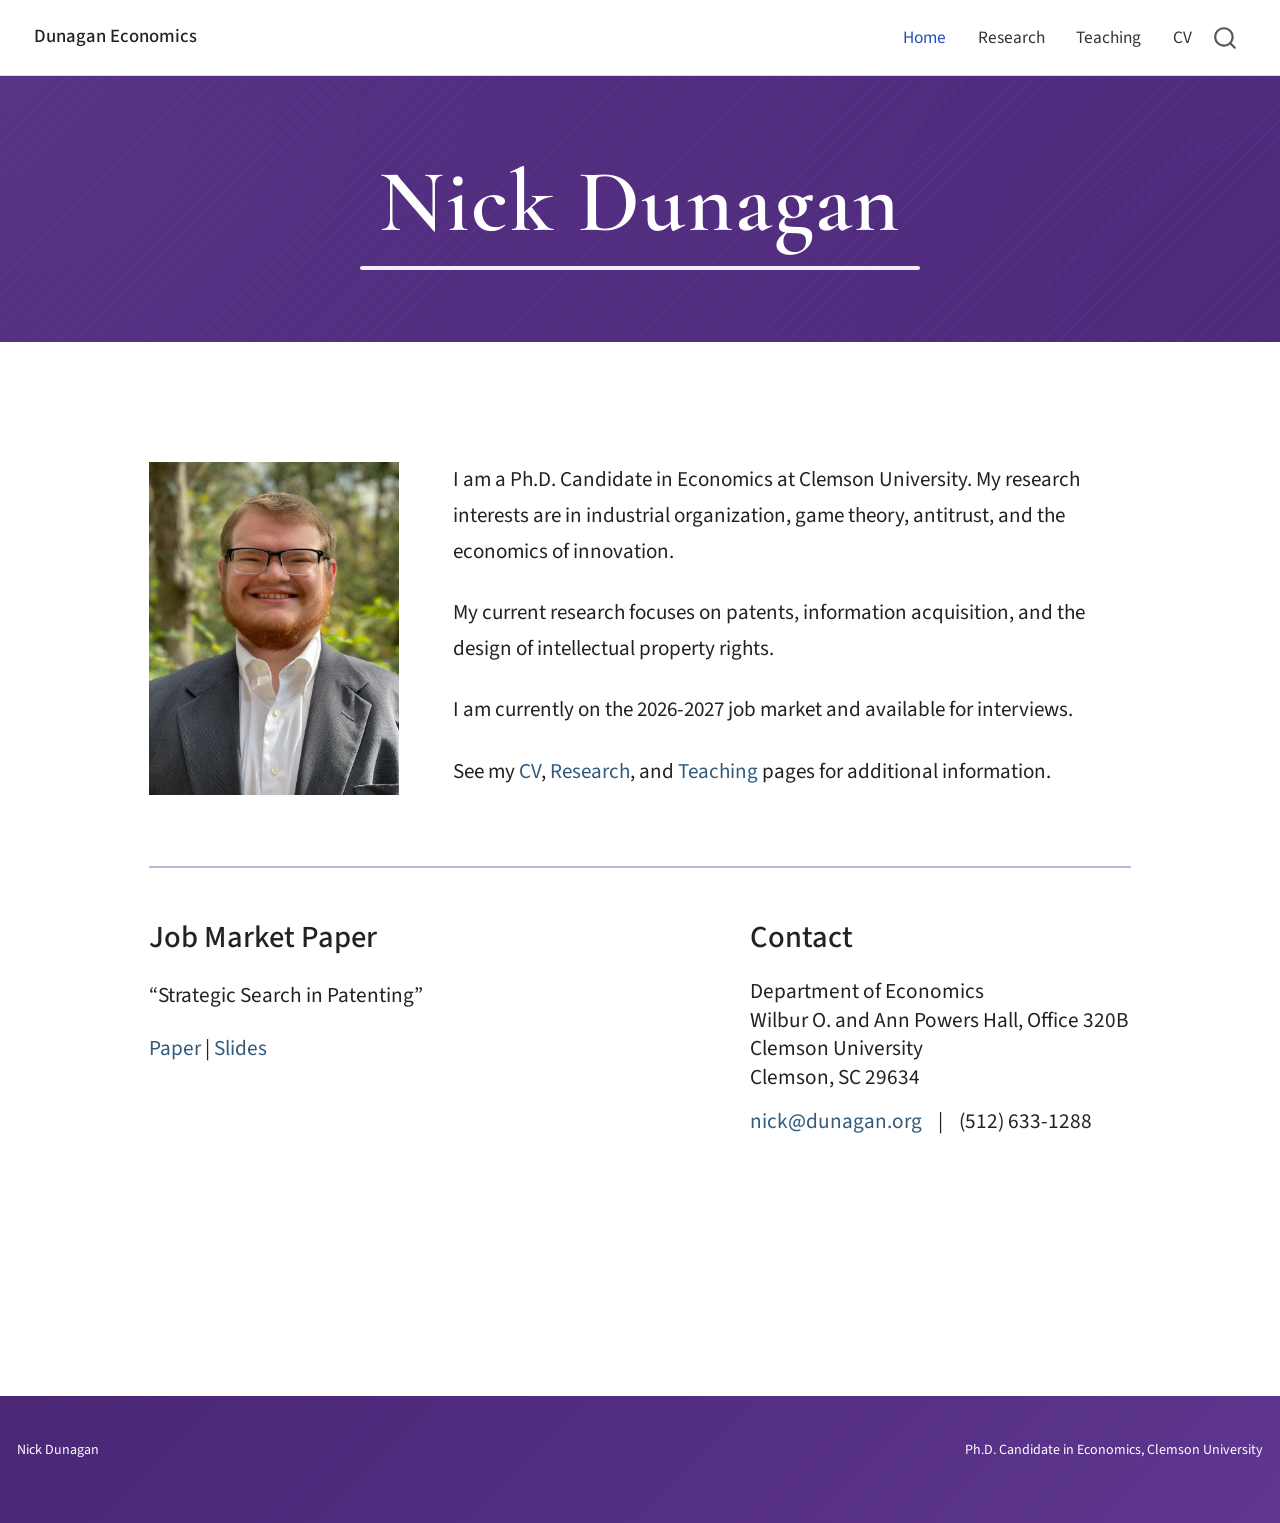
==== index.html @ 4c35e2b5 "Built site for gh-pages" ====
<!DOCTYPE html>
<html xmlns="http://www.w3.org/1999/xhtml" lang="en" xml:lang="en"><head>

<meta charset="utf-8">
<meta name="generator" content="quarto-1.10.18">

<meta name="viewport" content="width=device-width, initial-scale=1.0, user-scalable=yes">


<title>Nick Dunagan – Dunagan Economics</title>
<style>
/* Default styles provided by pandoc.
** See https://pandoc.org/MANUAL.html#variables-for-html for config info.
*/
span.smallcaps{font-variant: small-caps;}
div.columns{display: flex; gap: 1.5em;}
div.column{flex: auto;}
@media screen {
div.columns{gap: min(4vw, 1.5em);}
div.column{overflow-x: auto;}
}
div.hanging-indent{margin-left: 1.5em; text-indent: -1.5em;}
ul.task-list{list-style: none;}
ul.task-list li input[type="checkbox"] {
  width: 0.8em;
  margin: 0 0.8em 0.2em -1em; /* quarto-specific, see https://github.com/quarto-dev/quarto-cli/issues/4556 */ 
  vertical-align: middle;
}
</style>


<script src="site_libs/quarto-nav/quarto-nav.js"></script>
<script src="site_libs/quarto-nav/headroom.min.js"></script>
<script src="site_libs/clipboard/clipboard.min.js"></script>
<script src="site_libs/quarto-search/autocomplete.umd.js"></script>
<script src="site_libs/quarto-search/fuse.min.js"></script>
<script src="site_libs/quarto-search/quarto-search.js"></script>
<meta name="quarto:offset" content="./">
<script src="site_libs/quarto-html/quarto.js" type="module"></script>
<script src="site_libs/quarto-html/tabsets/tabsets.js" type="module"></script>
<script src="site_libs/quarto-html/popper.min.js"></script>
<script src="site_libs/quarto-html/tippy.umd.min.js"></script>
<script src="site_libs/quarto-html/anchor.min.js"></script>
<link href="site_libs/quarto-html/tippy.css" rel="stylesheet">
<link href="site_libs/quarto-html/quarto-syntax-highlighting-64a204ab8560d761af7679ceaba22944.css" rel="stylesheet" id="quarto-text-highlighting-styles">
<script src="site_libs/bootstrap/bootstrap.min.js"></script>
<link href="site_libs/bootstrap/bootstrap-icons.css" rel="stylesheet">
<link href="site_libs/bootstrap/bootstrap-172ba59bd5e0b52282274ba0c0cc16fc.min.css" rel="stylesheet" append-hash="true" id="quarto-bootstrap" data-mode="light">
<script id="quarto-search-options" type="application/json">{
  "location": "navbar",
  "copy-button": false,
  "collapse-after": 3,
  "panel-placement": "end",
  "type": "overlay",
  "limit": 50,
  "keyboard-shortcut": [
    "f",
    "/",
    "s"
  ],
  "show-item-context": false,
  "language": {
    "search-no-results-text": "No results",
    "search-matching-documents-text": "matching documents",
    "search-copy-link-title": "Copy link to search",
    "search-hide-matches-text": "Hide additional matches",
    "search-more-match-text": "more match in this document",
    "search-more-matches-text": "more matches in this document",
    "search-clear-button-title": "Clear",
    "search-text-placeholder": "",
    "search-detached-cancel-button-title": "Cancel",
    "search-submit-button-title": "Submit",
    "search-label": "Search"
  }
}</script>
<style>

      .quarto-title-block .quarto-title-banner h1,
      .quarto-title-block .quarto-title-banner h2,
      .quarto-title-block .quarto-title-banner h3,
      .quarto-title-block .quarto-title-banner h4,
      .quarto-title-block .quarto-title-banner h5,
      .quarto-title-block .quarto-title-banner h6
      {
        color: #FFFFFF;
      }

      .quarto-title-block .quarto-title-banner {
        color: #FFFFFF;
background: #522D80;
      }
</style>


<link rel="stylesheet" href="styles.css">
</head>

<body class="nav-fixed quarto-light">

<div id="quarto-search-results"></div>
  <header id="quarto-header" class="headroom fixed-top quarto-banner">
    <nav class="navbar navbar-expand-lg " data-bs-theme="dark">
      <div class="navbar-container container-fluid">
      <div class="navbar-brand-container mx-auto">
    <a class="navbar-brand" href="./index.html">
    <span class="navbar-title">Dunagan Economics</span>
    </a>
  </div>
            <div id="quarto-search" class="" title="Search"></div>
          <button class="navbar-toggler" type="button" data-bs-toggle="collapse" data-bs-target="#navbarCollapse" aria-controls="navbarCollapse" role="menu" aria-expanded="false" aria-label="Toggle navigation" onclick="if (window.quartoToggleHeadroom) { window.quartoToggleHeadroom(); }">
  <span class="navbar-toggler-icon"></span>
</button>
          <div class="collapse navbar-collapse" id="navbarCollapse">
            <ul class="navbar-nav navbar-nav-scroll ms-auto">
  <li class="nav-item">
    <a class="nav-link active" href="./index.html" aria-current="page"> 
<span class="menu-text">Home</span></a>
  </li>  
  <li class="nav-item">
    <a class="nav-link" href="./research.html"> 
<span class="menu-text">Research</span></a>
  </li>  
  <li class="nav-item">
    <a class="nav-link" href="./teaching.html"> 
<span class="menu-text">Teaching</span></a>
  </li>  
  <li class="nav-item">
    <a class="nav-link" href="./files/Dunagan_CV.pdf"> 
<span class="menu-text">CV</span></a>
  </li>  
</ul>
          </div> <!-- /navcollapse -->
            <div class="quarto-navbar-tools">
</div>
      </div> <!-- /container-fluid -->
    </nav>
</header>
<!-- content -->
<header id="title-block-header" class="quarto-title-block default page-columns page-full">
  <div class="quarto-title-banner page-columns page-full">
    <div class="quarto-title column-page">
      <h1 class="title">Nick Dunagan</h1>
                      </div>
  </div>
    
  
  <div class="quarto-title-meta column-page">

      
    
      
    </div>
    
  
  </header><div id="quarto-content" class="quarto-container page-columns page-rows-contents page-layout-full page-navbar">
<!-- sidebar -->
<!-- margin-sidebar -->
    
<!-- main -->
<main class="content quarto-banner-title-block column-page" id="quarto-document-content">





<div class="homepage">
<div class="profile-grid">
<div class="profile-photo">
<p><img src="images/headshot.jpg" class="headshot img-fluid"></p>
</div>
<div class="profile-text">
<p>I am a Ph.D.&nbsp;Candidate in Economics at Clemson University. My research interests are in industrial organization, game theory, antitrust, and the economics of innovation.</p>
<p>My current research focuses on patents, information acquisition, and the design of intellectual property rights.</p>
<p>I am currently on the 2026-2027 job market and available for interviews.</p>
<p>See my <a href="files/Dunagan_CV.pdf">CV</a>, <a href="./research.html">Research</a>, and <a href="./teaching.html">Teaching</a> pages for additional information.</p>
</div>
</div>
<div class="bottom-grid">
<section id="job-market-paper" class="level2 bottom-column">
<h2 class="anchored" data-anchor-id="job-market-paper">Job Market Paper</h2>
<p>“Strategic Search in Patenting”</p>
<p><a href="files/Dunagan_JMP.pdf">Paper</a> | <a href="files/Dunagan_JMP_Slides.pdf">Slides</a></p>
</section>
<section id="contact" class="level2 bottom-column">
<h2 class="anchored" data-anchor-id="contact">Contact</h2>
<div class="contact-address">
<p>Department of Economics<br> Wilbur O. and Ann Powers Hall, Office 320B<br> Clemson University<br> Clemson, SC 29634</p>
</div>
<div class="contact-links">
<p><a href="mailto:nick@dunagan.org">nick@dunagan.org</a> &nbsp;&nbsp; | &nbsp;&nbsp; (512) 633-1288</p>
</div>
</section>
</div>
</div>



</main> <!-- /main -->
<script id="quarto-html-after-body" type="application/javascript">
  window.document.addEventListener("DOMContentLoaded", function (event) {
    const icon = "";
    const anchorJS = new window.AnchorJS();
    anchorJS.options = {
      placement: 'right',
      icon: icon
    };
    anchorJS.add('.anchored');
    const isCodeAnnotation = (el) => {
      for (const clz of el.classList) {
        if (clz.startsWith('code-annotation-')) {                     
          return true;
        }
      }
      return false;
    }
    const onCopySuccess = function(e) {
      // button target
      const button = e.trigger;
      // don't keep focus
      button.blur();
      // flash "checked"
      button.classList.add('code-copy-button-checked');
      var currentTitle = button.getAttribute("title");
      button.setAttribute("title", "Copied!");
      let tooltip;
      if (window.bootstrap) {
        button.setAttribute("data-bs-toggle", "tooltip");
        button.setAttribute("data-bs-placement", "left");
        button.setAttribute("data-bs-title", "Copied!");
        tooltip = new bootstrap.Tooltip(button, 
          { trigger: "manual", 
            customClass: "code-copy-button-tooltip",
            offset: [0, -8]});
        tooltip.show();    
      }
      setTimeout(function() {
        if (tooltip) {
          tooltip.hide();
          button.removeAttribute("data-bs-title");
          button.removeAttribute("data-bs-toggle");
          button.removeAttribute("data-bs-placement");
        }
        button.setAttribute("title", currentTitle);
        button.classList.remove('code-copy-button-checked');
      }, 1000);
      // clear code selection
      e.clearSelection();
    }
    const getTextToCopy = function(trigger) {
      const outerScaffold = trigger.parentElement.cloneNode(true);
      const codeEl = outerScaffold.querySelector('code');
      for (const childEl of codeEl.children) {
        if (isCodeAnnotation(childEl)) {
          childEl.remove();
        }
      }
      return codeEl.innerText;
    }
    const clipboard = new window.ClipboardJS('.code-copy-button:not([data-in-quarto-modal])', {
      text: getTextToCopy
    });
    clipboard.on('success', onCopySuccess);
    if (window.document.getElementById('quarto-embedded-source-code-modal')) {
      const clipboardModal = new window.ClipboardJS('.code-copy-button[data-in-quarto-modal]', {
        text: getTextToCopy,
        container: window.document.getElementById('quarto-embedded-source-code-modal')
      });
      clipboardModal.on('success', onCopySuccess);
    }
      var localhostRegex = new RegExp(/^(?:http|https):\/\/localhost\:?[0-9]*\//);
      var mailtoRegex = new RegExp(/^mailto:/);
        var filterRegex = new RegExp("https:\/\/nick\.dunagan\.org");
      var isInternal = (href) => {
          return filterRegex.test(href) || localhostRegex.test(href) || mailtoRegex.test(href);
      }
      // Inspect non-navigation links and adorn them if external
     var links = window.document.querySelectorAll('a[href]:not(.nav-link):not(.navbar-brand):not(.toc-action):not(.sidebar-link):not(.sidebar-item-toggle):not(.pagination-link):not(.no-external):not([aria-hidden]):not(.dropdown-item):not(.quarto-navigation-tool):not(.about-link)');
      for (var i=0; i<links.length; i++) {
        const link = links[i];
        if (!isInternal(link.href)) {
          // undo the damage that might have been done by quarto-nav.js in the case of
          // links that we want to consider external
          if (link.dataset.originalHref !== undefined) {
            link.href = link.dataset.originalHref;
          }
            // target, if specified
            link.setAttribute("target", "_blank");
            if (link.getAttribute("rel") === null) {
              link.setAttribute("rel", "noopener");
            }
        }
      }
    function tippyHover(el, contentFn, onTriggerFn, onUntriggerFn) {
      const config = {
        allowHTML: true,
        maxWidth: 500,
        delay: 100,
        arrow: false,
        appendTo: function(el) {
            return el.parentElement;
        },
        interactive: true,
        interactiveBorder: 10,
        theme: 'quarto',
        placement: 'bottom-start',
      };
      if (contentFn) {
        config.content = contentFn;
      }
      if (onTriggerFn) {
        config.onTrigger = onTriggerFn;
      }
      if (onUntriggerFn) {
        config.onUntrigger = onUntriggerFn;
      }
      window.tippy(el, config); 
    }
    const noterefs = window.document.querySelectorAll('a[role="doc-noteref"]');
    for (var i=0; i<noterefs.length; i++) {
      const ref = noterefs[i];
      tippyHover(ref, function() {
        // use id or data attribute instead here
        let href = ref.getAttribute('data-footnote-href') || ref.getAttribute('href');
        try { href = new URL(href).hash; } catch {}
        const id = href.replace(/^#\/?/, "");
        const note = window.document.getElementById(id);
        if (note) {
          return note.innerHTML;
        } else {
          return "";
        }
      });
    }
    const xrefs = window.document.querySelectorAll('a.quarto-xref');
    const processXRef = (id, note) => {
      // Strip column container classes
      const stripColumnClz = (el) => {
        el.classList.remove("page-full", "page-columns");
        if (el.children) {
          for (const child of el.children) {
            stripColumnClz(child);
          }
        }
      }
      stripColumnClz(note)
      if (id === null || id.startsWith('sec-')) {
        // Special case sections, only their first couple elements
        const container = document.createElement("div");
        if (note.children && note.children.length > 2) {
          container.appendChild(note.children[0].cloneNode(true));
          for (let i = 1; i < note.children.length; i++) {
            const child = note.children[i];
            if (child.tagName === "P" && child.innerText === "") {
              continue;
            } else {
              container.appendChild(child.cloneNode(true));
              break;
            }
          }
          if (window.Quarto?.typesetMath) {
            window.Quarto.typesetMath(container);
          }
          return container.innerHTML
        } else {
          if (window.Quarto?.typesetMath) {
            window.Quarto.typesetMath(note);
          }
          return note.innerHTML;
        }
      } else {
        // Remove any anchor links if they are present
        const anchorLink = note.querySelector('a.anchorjs-link');
        if (anchorLink) {
          anchorLink.remove();
        }
        if (window.Quarto?.typesetMath) {
          window.Quarto.typesetMath(note);
        }
        if (note.classList.contains("callout")) {
          return note.outerHTML;
        } else {
          return note.innerHTML;
        }
      }
    }
    for (var i=0; i<xrefs.length; i++) {
      const xref = xrefs[i];
      tippyHover(xref, undefined, function(instance) {
        instance.disable();
        let url = xref.getAttribute('href');
        let hash = undefined; 
        if (url.startsWith('#')) {
          hash = url;
        } else {
          try { hash = new URL(url).hash; } catch {}
        }
        if (hash) {
          const id = hash.replace(/^#\/?/, "");
          const note = window.document.getElementById(id);
          if (note !== null) {
            try {
              const html = processXRef(id, note.cloneNode(true));
              instance.setContent(html);
            } finally {
              instance.enable();
              instance.show();
            }
          } else {
            // See if we can fetch this
            fetch(url.split('#')[0])
            .then(res => res.text())
            .then(html => {
              const parser = new DOMParser();
              const htmlDoc = parser.parseFromString(html, "text/html");
              const note = htmlDoc.getElementById(id);
              if (note !== null) {
                const html = processXRef(id, note);
                instance.setContent(html);
              } 
            }).finally(() => {
              instance.enable();
              instance.show();
            });
          }
        } else {
          // See if we can fetch a full url (with no hash to target)
          // This is a special case and we should probably do some content thinning / targeting
          fetch(url)
          .then(res => res.text())
          .then(html => {
            const parser = new DOMParser();
            const htmlDoc = parser.parseFromString(html, "text/html");
            const note = htmlDoc.querySelector('main.content');
            if (note !== null) {
              // This should only happen for chapter cross references
              // (since there is no id in the URL)
              // remove the first header
              if (note.children.length > 0 && note.children[0].tagName === "HEADER") {
                note.children[0].remove();
              }
              const html = processXRef(null, note);
              instance.setContent(html);
            } 
          }).finally(() => {
            instance.enable();
            instance.show();
          });
        }
      }, function(instance) {
      });
    }
        let selectedAnnoteEl;
        const selectorForAnnotation = ( cell, annotation) => {
          let cellAttr = 'data-code-cell="' + cell + '"';
          let lineAttr = 'data-code-annotation="' +  annotation + '"';
          const selector = 'span[' + cellAttr + '][' + lineAttr + ']';
          return selector;
        }
        const selectCodeLines = (annoteEl) => {
          const doc = window.document;
          const targetCell = annoteEl.getAttribute("data-target-cell");
          const targetAnnotation = annoteEl.getAttribute("data-target-annotation");
          const annoteSpan = window.document.querySelector(selectorForAnnotation(targetCell, targetAnnotation));
          const lines = annoteSpan.getAttribute("data-code-lines").split(",");
          const lineIds = lines.map((line) => {
            return targetCell + "-" + line;
          })
          let top = null;
          let height = null;
          let parent = null;
          if (lineIds.length > 0) {
              //compute the position of the single el (top and bottom and make a div)
              const el = window.document.getElementById(lineIds[0]);
              top = el.offsetTop;
              height = el.offsetHeight;
              parent = el.parentElement.parentElement;
            if (lineIds.length > 1) {
              const lastEl = window.document.getElementById(lineIds[lineIds.length - 1]);
              const bottom = lastEl.offsetTop + lastEl.offsetHeight;
              height = bottom - top;
            }
            if (top !== null && height !== null && parent !== null) {
              // cook up a div (if necessary) and position it 
              let div = window.document.getElementById("code-annotation-line-highlight");
              if (div === null) {
                div = window.document.createElement("div");
                div.setAttribute("id", "code-annotation-line-highlight");
                div.style.position = 'absolute';
                parent.appendChild(div);
              }
              div.style.top = top - 2 + "px";
              div.style.height = height + 4 + "px";
              div.style.left = 0;
              let gutterDiv = window.document.getElementById("code-annotation-line-highlight-gutter");
              if (gutterDiv === null) {
                gutterDiv = window.document.createElement("div");
                gutterDiv.setAttribute("id", "code-annotation-line-highlight-gutter");
                gutterDiv.style.position = 'absolute';
                const codeCell = window.document.getElementById(targetCell);
                const gutter = codeCell.querySelector('.code-annotation-gutter');
                gutter.appendChild(gutterDiv);
              }
              gutterDiv.style.top = top - 2 + "px";
              gutterDiv.style.height = height + 4 + "px";
            }
            selectedAnnoteEl = annoteEl;
          }
        };
        const unselectCodeLines = () => {
          const elementsIds = ["code-annotation-line-highlight", "code-annotation-line-highlight-gutter"];
          elementsIds.forEach((elId) => {
            const div = window.document.getElementById(elId);
            if (div) {
              div.remove();
            }
          });
          selectedAnnoteEl = undefined;
        };
          // Handle positioning of the toggle
      window.addEventListener(
        "resize",
        throttle(() => {
          elRect = undefined;
          if (selectedAnnoteEl) {
            selectCodeLines(selectedAnnoteEl);
          }
        }, 10)
      );
      function throttle(fn, ms) {
      let throttle = false;
      let timer;
        return (...args) => {
          if(!throttle) { // first call gets through
              fn.apply(this, args);
              throttle = true;
          } else { // all the others get throttled
              if(timer) clearTimeout(timer); // cancel #2
              timer = setTimeout(() => {
                fn.apply(this, args);
                timer = throttle = false;
              }, ms);
          }
        };
      }
        // Attach click handler to the DT
        const annoteDls = window.document.querySelectorAll('dt[data-target-cell]');
        for (const annoteDlNode of annoteDls) {
          annoteDlNode.addEventListener('click', (event) => {
            const clickedEl = event.target;
            if (clickedEl !== selectedAnnoteEl) {
              unselectCodeLines();
              const activeEl = window.document.querySelector('dt[data-target-cell].code-annotation-active');
              if (activeEl) {
                activeEl.classList.remove('code-annotation-active');
              }
              selectCodeLines(clickedEl);
              clickedEl.classList.add('code-annotation-active');
            } else {
              // Unselect the line
              unselectCodeLines();
              clickedEl.classList.remove('code-annotation-active');
            }
          });
        }
    const findCites = (el) => {
      const parentEl = el.parentElement;
      if (parentEl) {
        const cites = parentEl.dataset.cites;
        if (cites) {
          return {
            el,
            cites: cites.split(' ')
          };
        } else {
          return findCites(el.parentElement)
        }
      } else {
        return undefined;
      }
    };
    var bibliorefs = window.document.querySelectorAll('a[role="doc-biblioref"]');
    for (var i=0; i<bibliorefs.length; i++) {
      const ref = bibliorefs[i];
      const citeInfo = findCites(ref);
      if (citeInfo) {
        tippyHover(citeInfo.el, function() {
          var popup = window.document.createElement('div');
          citeInfo.cites.forEach(function(cite) {
            var citeDiv = window.document.createElement('div');
            citeDiv.classList.add('hanging-indent');
            citeDiv.classList.add('csl-entry');
            var biblioDiv = window.document.getElementById('ref-' + cite);
            if (biblioDiv) {
              citeDiv.innerHTML = biblioDiv.innerHTML;
            }
            popup.appendChild(citeDiv);
          });
          return popup.innerHTML;
        });
      }
    }
  });
  </script>
</div> <!-- /content -->
<footer class="footer">
  <div class="nav-footer">
    <div class="nav-footer-left">
<p>Nick Dunagan</p>
</div>   
    <div class="nav-footer-center">
      &nbsp;
    </div>
    <div class="nav-footer-right">
<p>Ph.D.&nbsp;Candidate in Economics, Clemson University</p>
</div>
  </div>
</footer>




</body></html>
---- site_libs/quarto-html/tippy.css ----
.tippy-box[data-animation=fade][data-state=hidden]{opacity:0}[data-tippy-root]{max-width:calc(100vw - 10px)}.tippy-box{position:relative;background-color:#333;color:#fff;border-radius:4px;font-size:14px;line-height:1.4;white-space:normal;outline:0;transition-property:transform,visibility,opacity}.tippy-box[data-placement^=top]>.tippy-arrow{bottom:0}.tippy-box[data-placement^=top]>.tippy-arrow:before{bottom:-7px;left:0;border-width:8px 8px 0;border-top-color:initial;transform-origin:center top}.tippy-box[data-placement^=bottom]>.tippy-arrow{top:0}.tippy-box[data-placement^=bottom]>.tippy-arrow:before{top:-7px;left:0;border-width:0 8px 8px;border-bottom-color:initial;transform-origin:center bottom}.tippy-box[data-placement^=left]>.tippy-arrow{right:0}.tippy-box[data-placement^=left]>.tippy-arrow:before{border-width:8px 0 8px 8px;border-left-color:initial;right:-7px;transform-origin:center left}.tippy-box[data-placement^=right]>.tippy-arrow{left:0}.tippy-box[data-placement^=right]>.tippy-arrow:before{left:-7px;border-width:8px 8px 8px 0;border-right-color:initial;transform-origin:center right}.tippy-box[data-inertia][data-state=visible]{transition-timing-function:cubic-bezier(.54,1.5,.38,1.11)}.tippy-arrow{width:16px;height:16px;color:#333}.tippy-arrow:before{content:"";position:absolute;border-color:transparent;border-style:solid}.tippy-content{position:relative;padding:5px 9px;z-index:1}
---- site_libs/quarto-html/quarto-syntax-highlighting-64a204ab8560d761af7679ceaba22944.css ----
/* quarto syntax highlight colors */
:root {
  --quarto-hl-ot-color: #003B4F;
  --quarto-hl-at-color: #657422;
  --quarto-hl-ss-color: #20794D;
  --quarto-hl-an-color: #5E5E5E;
  --quarto-hl-fu-color: #4758AB;
  --quarto-hl-st-color: #20794D;
  --quarto-hl-cf-color: #003B4F;
  --quarto-hl-op-color: #5E5E5E;
  --quarto-hl-er-color: #AD0000;
  --quarto-hl-bn-color: #AD0000;
  --quarto-hl-al-color: #AD0000;
  --quarto-hl-va-color: #111111;
  --quarto-hl-bu-color: inherit;
  --quarto-hl-ex-color: inherit;
  --quarto-hl-pp-color: #AD0000;
  --quarto-hl-in-color: #5E5E5E;
  --quarto-hl-vs-color: #20794D;
  --quarto-hl-wa-color: #5E5E5E;
  --quarto-hl-do-color: #5E5E5E;
  --quarto-hl-im-color: #00769E;
  --quarto-hl-ch-color: #20794D;
  --quarto-hl-dt-color: #AD0000;
  --quarto-hl-fl-color: #AD0000;
  --quarto-hl-co-color: #5E5E5E;
  --quarto-hl-cv-color: #5E5E5E;
  --quarto-hl-cn-color: #8f5902;
  --quarto-hl-sc-color: #5E5E5E;
  --quarto-hl-dv-color: #AD0000;
  --quarto-hl-kw-color: #003B4F;
}

/* other quarto variables */
:root {
  --quarto-font-monospace: SFMono-Regular, Menlo, Monaco, Consolas, "Liberation Mono", "Courier New", monospace;
}

/* syntax highlight based on Pandoc's rules */
pre > code.sourceCode > span {
  color: #003B4F;
}

code.sourceCode > span {
  color: #003B4F;
}

div.sourceCode,
div.sourceCode pre.sourceCode {
  color: #003B4F;
}

/* Normal */
code span {
  color: #003B4F;
}

/* Alert */
code span.al {
  color: #AD0000;
  font-style: inherit;
}

/* Annotation */
code span.an {
  color: #5E5E5E;
  font-style: inherit;
}

/* Attribute */
code span.at {
  color: #657422;
  font-style: inherit;
}

/* BaseN */
code span.bn {
  color: #AD0000;
  font-style: inherit;
}

/* BuiltIn */
code span.bu {
  font-style: inherit;
}

/* ControlFlow */
code span.cf {
  color: #003B4F;
  font-weight: bold;
  font-style: inherit;
}

/* Char */
code span.ch {
  color: #20794D;
  font-style: inherit;
}

/* Constant */
code span.cn {
  color: #8f5902;
  font-style: inherit;
}

/* Comment */
code span.co {
  color: #5E5E5E;
  font-style: inherit;
}

/* CommentVar */
code span.cv {
  color: #5E5E5E;
  font-style: italic;
}

/* Documentation */
code span.do {
  color: #5E5E5E;
  font-style: italic;
}

/* DataType */
code span.dt {
  color: #AD0000;
  font-style: inherit;
}

/* DecVal */
code span.dv {
  color: #AD0000;
  font-style: inherit;
}

/* Error */
code span.er {
  color: #AD0000;
  font-style: inherit;
}

/* Extension */
code span.ex {
  font-style: inherit;
}

/* Float */
code span.fl {
  color: #AD0000;
  font-style: inherit;
}

/* Function */
code span.fu {
  color: #4758AB;
  font-style: inherit;
}

/* Import */
code span.im {
  color: #00769E;
  font-style: inherit;
}

/* Information */
code span.in {
  color: #5E5E5E;
  font-style: inherit;
}

/* Keyword */
code span.kw {
  color: #003B4F;
  font-weight: bold;
  font-style: inherit;
}

/* Operator */
code span.op {
  color: #5E5E5E;
  font-style: inherit;
}

/* Other */
code span.ot {
  color: #003B4F;
  font-style: inherit;
}

/* Preprocessor */
code span.pp {
  color: #AD0000;
  font-style: inherit;
}

/* SpecialChar */
code span.sc {
  color: #5E5E5E;
  font-style: inherit;
}

/* SpecialString */
code span.ss {
  color: #20794D;
  font-style: inherit;
}

/* String */
code span.st {
  color: #20794D;
  font-style: inherit;
}

/* Variable */
code span.va {
  color: #111111;
  font-style: inherit;
}

/* VerbatimString */
code span.vs {
  color: #20794D;
  font-style: inherit;
}

/* Warning */
code span.wa {
  color: #5E5E5E;
  font-style: italic;
}

.prevent-inlining {
  content: "</";
}

/*# sourceMappingURL=9d8d5bb603a83b8298b89080a598c93b.css.map */
---- styles.css ----
@import url('https://fonts.googleapis.com/css2?family=Cormorant+Garamond:wght@500;600;700&family=Source+Sans+3:wght@400;500;600;700&display=swap');


/* =========================================================
   Nick Dunagan
   Academic Website
   ========================================================= */


/* =========================================================
   General
   ========================================================= */

body {
  background-color: #ffffff;
  color: #222222;

  font-family: "Source Sans 3", Arial, sans-serif;
  font-size: 1.25rem;
  line-height: 1.7;
}


/* =========================================================
   Navbar
   ========================================================= */

.navbar {
  background-color: #ffffff;
  border-bottom: 1px solid #dddddd;

  padding-top: 0.8rem;
  padding-bottom: 0.8rem;
}

.navbar-brand {
  color: #222222;

  font-family: "Source Sans 3", Arial, sans-serif;
  font-size: 1.1rem;
  font-weight: 500;
}

.navbar-nav .nav-link {
  color: #333333;

  font-size: 1.02rem;

  margin-left: 0.65rem;
}

.navbar-nav .nav-link:hover {
  color: #000000;
  text-decoration: underline;
}


/* =========================================================
   Quarto Title Banner
   ========================================================= */

.quarto-title-banner {
  position: relative;
  overflow: hidden;

  background:
    linear-gradient(
      135deg,
      #4b2776 0%,
      #522D80 45%,
      #5f3690 100%
    );

  padding-top: 4.75rem;
  padding-bottom: 4.25rem;

  margin-bottom: 4rem;
}


/* Subtle texture */

.quarto-title-banner::before {
  content: "";

  position: absolute;
  inset: 0;

  pointer-events: none;

  opacity: 0.25;

  background:
    repeating-linear-gradient(
      135deg,
      rgba(255, 255, 255, 0.08) 0px,
      rgba(255, 255, 255, 0.08) 2px,
      transparent 2px,
      transparent 12px
    ),
    radial-gradient(
      circle at top left,
      rgba(255, 255, 255, 0.14),
      transparent 45%
    ),
    radial-gradient(
      circle at bottom right,
      rgba(0, 0, 0, 0.14),
      transparent 40%
    );
}


.quarto-title-banner .quarto-title {
  position: relative;
  z-index: 1;

  text-align: center;
}


.quarto-title-banner .title {
  color: #ffffff !important;

  font-family: "Cormorant Garamond", Georgia, serif;
  font-size: 5.2rem;
  font-weight: 700;
  line-height: 1.05;
  letter-spacing: 0.02em;

  text-align: center;

  margin: 0 !important;
  padding: 0 !important;
}


/* White bar beneath name */

.quarto-title-banner .title::after {
  content: "";

  display: block;

  width: 560px;
  height: 4px;

  margin: 1rem auto 0 auto;

  background-color: rgba(255, 255, 255, 0.92);

  border-radius: 2px;
}


/* =========================================================
   Homepage
   ========================================================= */

.homepage {
  max-width: 1050px;

  margin: 0 auto;

  padding: 0 2rem 4.5rem 2rem;
}


/* =========================================================
   Profile
   ========================================================= */

.profile-grid {
  display: grid;

  grid-template-columns: 250px 1fr;
  gap: 3.2rem;

  align-items: start;

  margin-bottom: 3rem;
  padding-bottom: 3rem;

  border-bottom: 2px solid rgba(82, 45, 128, 0.35);
}


.headshot {
  width: 100%;
  max-width: 250px;
  height: auto;

  border-radius: 0;
}


.profile-text {
  font-size: 1.24rem;
}


.profile-text p:first-child {
  margin-top: 0;
}


.profile-text p {
  margin-bottom: 1.5rem;
}


/* =========================================================
   JMP / Contact Two-Column Section
   ========================================================= */

.bottom-grid {
  display: grid;

  grid-template-columns: 1.4fr 1fr;
  gap: 4rem;

  align-items: start;

  margin-top: 0;
  margin-bottom: 2rem;
}


.bottom-column h2 {
  margin-top: 0;
}


/* =========================================================
   Section Headings
   ========================================================= */

.homepage h2 {
  color: #222222;

  font-size: 1.8rem;
  font-weight: 500;

  margin-top: 0;
  margin-bottom: 1.25rem;

  border: none;
  padding: 0;
}


/* =========================================================
   Job Market Paper
   ========================================================= */

.homepage strong {
  font-weight: 600;
}


/* =========================================================
   Contact Information
   ========================================================= */

.contact-address {
  line-height: 1.35;
  margin-bottom: 0.9rem;
}

.contact-address p {
  margin: 0;
}

.contact-links {
  line-height: 1.35;
  margin-top: 0.9rem;
}

.contact-links p {
  margin: 0;
}

/* =========================================================
   Links
   ========================================================= */

a {
  color: #315a7d;

  text-decoration: none;
}


a:hover {
  color: #173b5b;

  text-decoration: underline;
}


/* =========================================================
   Footer
   ========================================================= */

.nav-footer {
  background:
    linear-gradient(
      135deg,
      #4b2776 0%,
      #522D80 45%,
      #5f3690 100%
    );

  border-top: none;

  padding-top: 2.5rem;
  padding-bottom: 2.5rem;

  margin-top: 4rem;

  color: #ffffff !important;

  font-size: 1rem;
}


.nav-footer .nav-footer-left,
.nav-footer .nav-footer-center,
.nav-footer .nav-footer-right,
.nav-footer a {
  color: #ffffff !important;
}


/* =========================================================
   Mobile
   ========================================================= */

@media (max-width: 700px) {

  body {
    font-size: 1.08rem;
  }


  .quarto-title-banner {
    padding-top: 3.25rem;
    padding-bottom: 3rem;

    margin-bottom: 2.5rem;
  }


  .quarto-title-banner .title {
    font-size: 3.4rem;
  }


  .quarto-title-banner .title::after {
    width: 110px;

    margin-top: 0.8rem;
  }


  .homepage {
    padding: 0 1.25rem 4rem 1.25rem;
  }


  .profile-grid {
    grid-template-columns: 1fr;

    gap: 1.75rem;

    padding-bottom: 2.5rem;
    margin-bottom: 2.5rem;
  }


  .headshot {
    max-width: 230px;
  }


  .profile-text {
    font-size: 1.08rem;
  }


  .bottom-grid {
    grid-template-columns: 1fr;

    gap: 2.5rem;
  }
}

/* =========================================================
   Teaching Page
   ========================================================= */

.teaching-page {
  max-width: 1050px;
  margin: 0 auto;
  padding: 0 2rem 4.5rem 2rem;
}


/* Main sections */

.teaching-page h2 {
  font-size: 1.9rem;
  font-weight: 600;
  color: #222222;

  margin-top: 4rem;
  margin-bottom: 1.4rem;

  padding-bottom: 0.6rem;

  border-bottom: 2px solid rgba(82, 45, 128, 0.35);
}

.teaching-page h2:first-child {
  margin-top: 0;
}


/* University */

.teaching-page h3 {
  font-size: 1.45rem;
  font-weight: 600;

  color: #222222;

  margin-top: 3rem;
  margin-bottom: 0.75rem;
}


/* Evaluation labels */

.teaching-page h3 + p {
  margin-top: 0.25rem;
}


/* Evaluation score list */

.teaching-page ul {
  margin-top: 0.5rem;
  margin-bottom: 1.2rem;
}

.teaching-page li {
  margin-bottom: 0.35rem;
}


/* Selected student comments */

.teaching-page strong + ul {
  margin-top: 0.6rem;
}

.teaching-page li em {
  color: #444444;
}


/* Create separation between semesters */

.teaching-page h3:not(:first-of-type) {
  padding-top: 0.75rem;
}


/* Teaching Assistant courses */

.teaching-page h2:nth-of-type(2) ~ p strong {
  font-weight: 600;
}


/* =========================================================
   Mobile Teaching Page
   ========================================================= */

@media (max-width: 700px) {

  .teaching-page {
    padding: 0 1.25rem 4rem 1.25rem;
  }

  .teaching-page h2 {
    font-size: 1.6rem;
  }

  .teaching-page h3 {
    font-size: 1.25rem;
    line-height: 1.35;
  }
}

/* =========================================================
   Research Page
   ========================================================= */

.research-page {
  max-width: 1050px;
  margin: 0 auto;
  padding: 0 2rem 4.5rem 2rem;
}


/* Main research sections */

.research-page h2 {
  font-size: 1.9rem;
  font-weight: 600;
  color: #222222;

  margin-top: 4rem;
  margin-bottom: 1.5rem;

  padding-bottom: 0.6rem;

  border-bottom: 2px solid rgba(82, 45, 128, 0.35);
}


.research-page h2:first-child {
  margin-top: 0;
}


/* Paper titles */

.research-page h3 {
  font-size: 1.45rem;
  font-weight: 600;
  line-height: 1.35;

  color: #222222;

  margin-top: 0;
  margin-bottom: 0.5rem;
}


/* Individual papers */

.paper-entry {
  margin-top: 2rem;
  margin-bottom: 3.5rem;
}


.paper-entry p {
  margin-top: 0.6rem;
  margin-bottom: 1rem;
}


/* Coauthor line */

.paper-entry h3 + p em {
  color: #555555;
}


/* Abstract */

.paper-entry strong {
  font-weight: 600;
}


/* Slight separation between papers */

.paper-entry + .paper-entry {
  padding-top: 0.25rem;
}


/* =========================================================
   Mobile Research Page
   ========================================================= */

@media (max-width: 700px) {

  .research-page {
    padding: 0 1.25rem 4rem 1.25rem;
  }


  .research-page h2 {
    font-size: 1.6rem;
  }


  .research-page h3 {
    font-size: 1.25rem;
  }


  .paper-entry {
    margin-bottom: 2.75rem;
  }
}
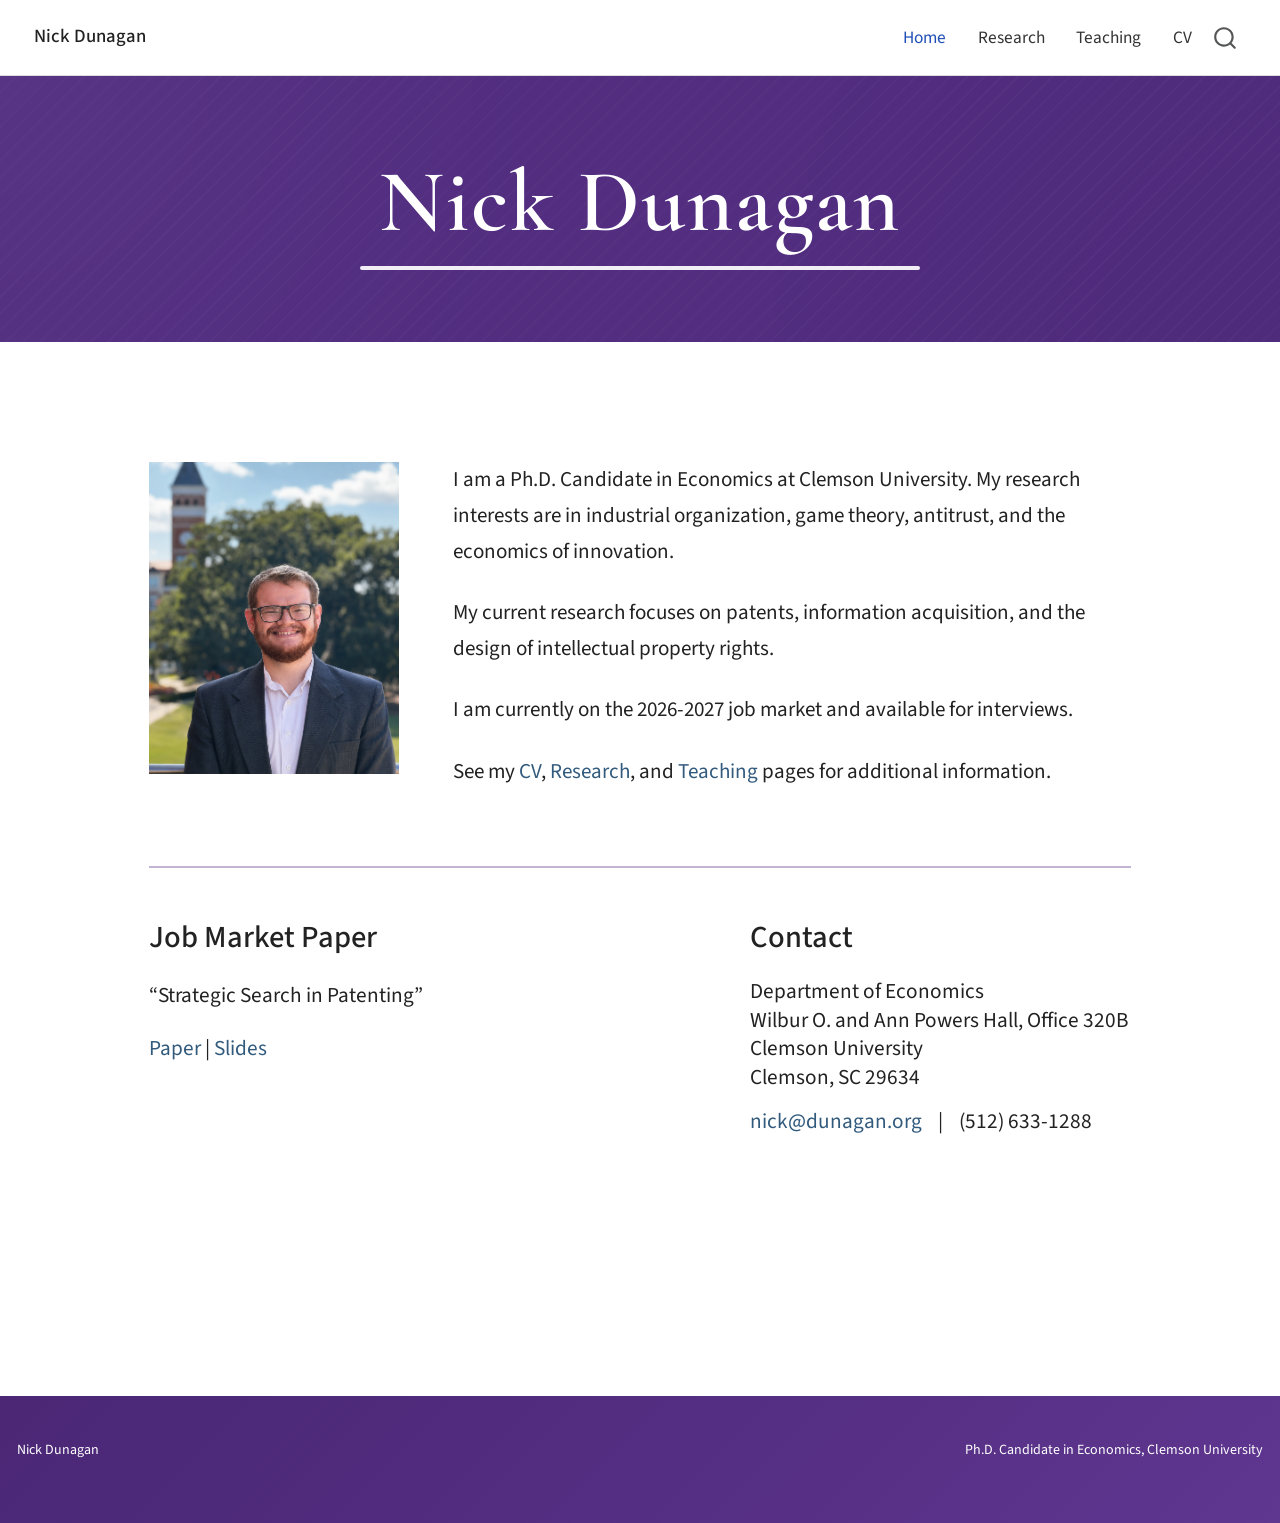
==== commit bb87c4ab: "Built site for gh-pages" ====
--- a/index.html
+++ b/index.html
@@ -6,8 +6,9 @@
 
 <meta name="viewport" content="width=device-width, initial-scale=1.0, user-scalable=yes">
 
-
-<title>Nick Dunagan – Dunagan Economics</title>
+<meta name="description" content="Nick Dunagan is an Economics Ph.D.&nbsp;Candidate at Clemson University specializing in industrial organization, game theory, antitrust, patents, and the economics of innovation.">
+
+<title>Nick Dunagan | Economics Ph.D.&nbsp;Candidate at Clemson University – Nick Dunagan</title>
 <style>
 /* Default styles provided by pandoc.
 ** See https://pandoc.org/MANUAL.html#variables-for-html for config info.
@@ -93,6 +94,11 @@
 
 
 <link rel="stylesheet" href="styles.css">
+<meta property="og:title" content="Nick Dunagan | Economics Ph.D.&nbsp;Candidate at Clemson University">
+<meta property="og:image" content="https://nick.dunagan.org/images/headshot.png">
+<meta property="og:site_name" content="Nick Dunagan">
+<meta property="og:image:height" content="1402">
+<meta property="og:image:width" content="1122">
 </head>
 
 <body class="nav-fixed quarto-light">
@@ -103,7 +109,7 @@
       <div class="navbar-container container-fluid">
       <div class="navbar-brand-container mx-auto">
     <a class="navbar-brand" href="./index.html">
-    <span class="navbar-title">Dunagan Economics</span>
+    <span class="navbar-title">Nick Dunagan</span>
     </a>
   </div>
             <div id="quarto-search" class="" title="Search"></div>
@@ -166,7 +172,7 @@
 <div class="homepage">
 <div class="profile-grid">
 <div class="profile-photo">
-<p><img src="images/headshot.jpg" class="headshot img-fluid"></p>
+<p><img src="images/headshot.png" class="headshot img-fluid"></p>
 </div>
 <div class="profile-text">
 <p>I am a Ph.D.&nbsp;Candidate in Economics at Clemson University. My research interests are in industrial organization, game theory, antitrust, and the economics of innovation.</p>
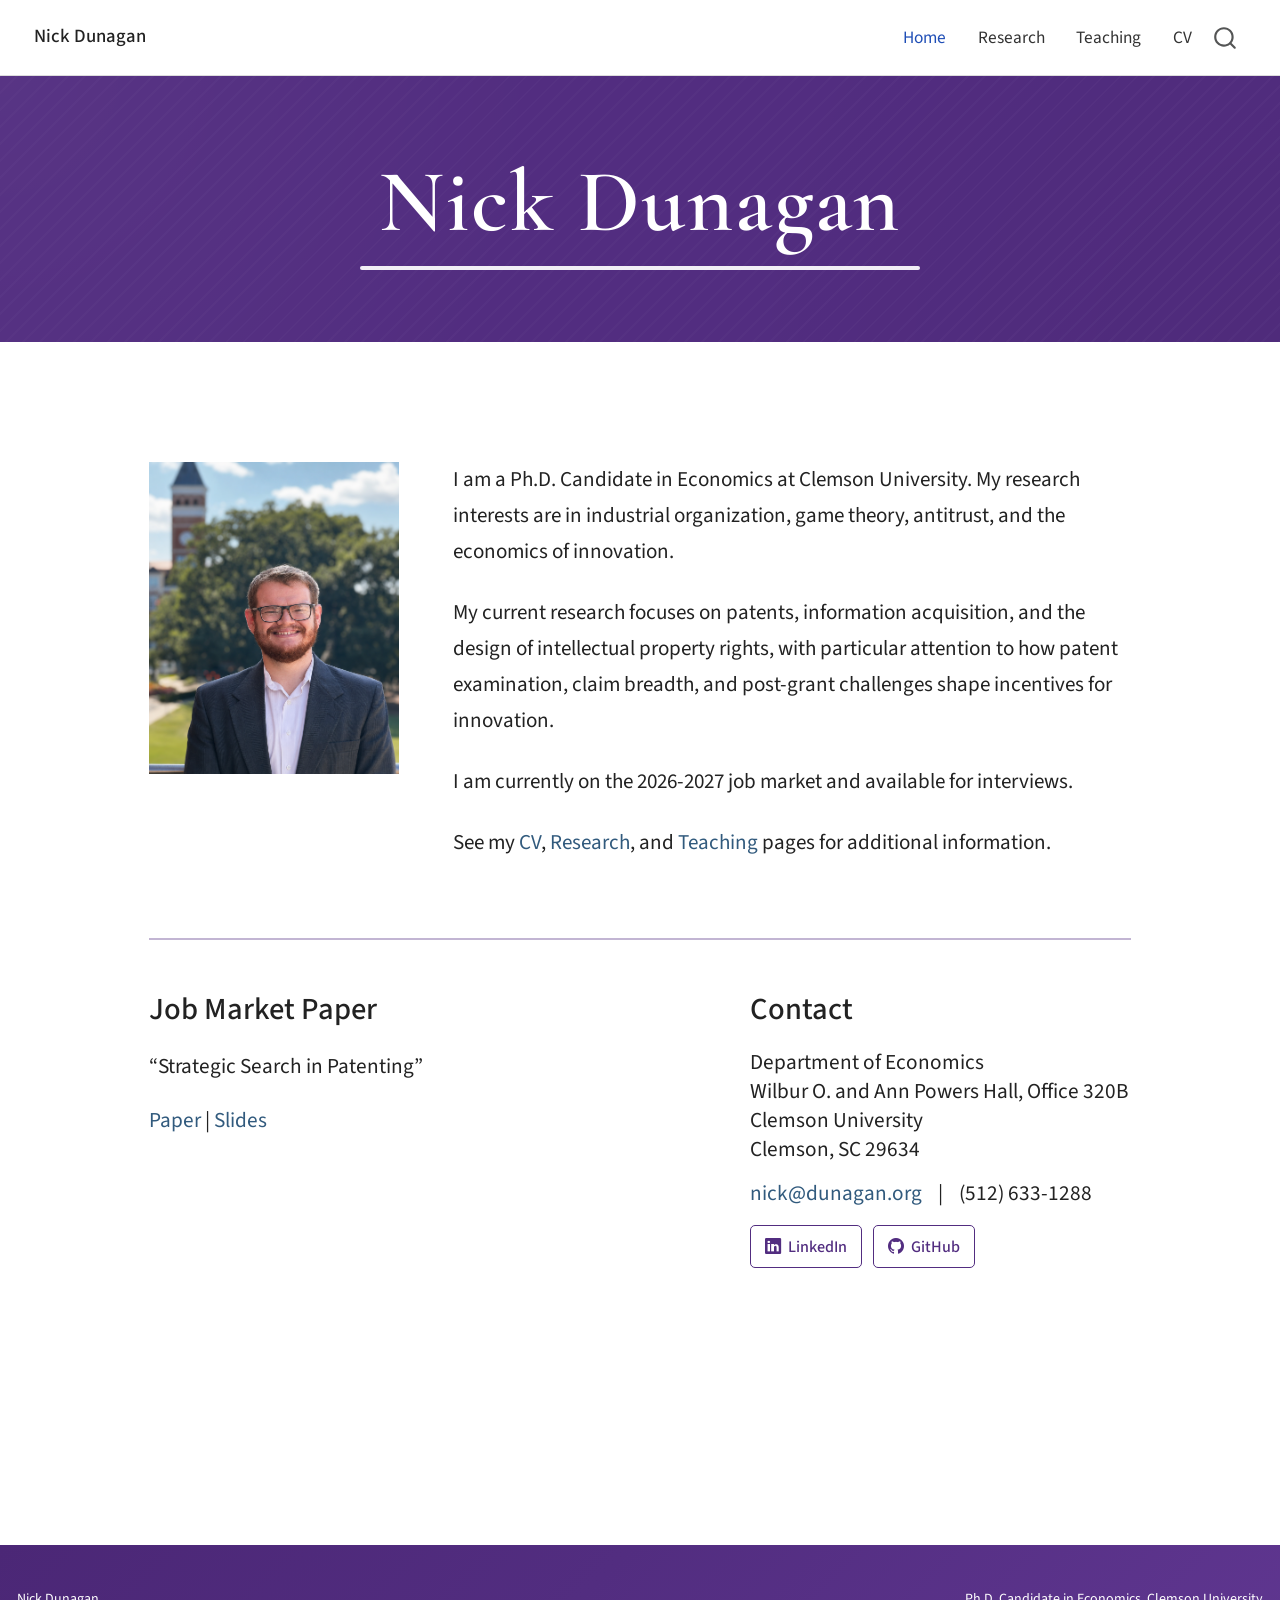
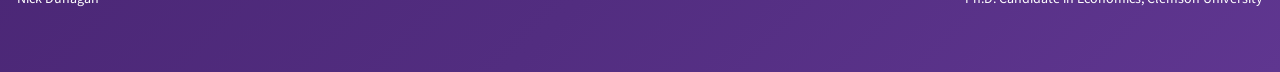
==== commit 21997732: "Built site for gh-pages" ====
--- a/index.html
+++ b/index.html
@@ -97,6 +97,7 @@
 <meta property="og:title" content="Nick Dunagan | Economics Ph.D.&nbsp;Candidate at Clemson University">
 <meta property="og:image" content="https://nick.dunagan.org/images/headshot.png">
 <meta property="og:site_name" content="Nick Dunagan">
+<meta property="og:image:alt" content="Nick Dunagan, Economics Ph.D. Candidate at Clemson University">
 <meta property="og:image:height" content="1402">
 <meta property="og:image:width" content="1122">
 </head>
@@ -172,11 +173,11 @@
 <div class="homepage">
 <div class="profile-grid">
 <div class="profile-photo">
-<p><img src="images/headshot.png" class="headshot img-fluid"></p>
+<p><img src="images/headshot.png" class="headshot img-fluid" alt="Nick Dunagan, Economics Ph.D. Candidate at Clemson University"></p>
 </div>
 <div class="profile-text">
 <p>I am a Ph.D.&nbsp;Candidate in Economics at Clemson University. My research interests are in industrial organization, game theory, antitrust, and the economics of innovation.</p>
-<p>My current research focuses on patents, information acquisition, and the design of intellectual property rights.</p>
+<p>My current research focuses on patents, information acquisition, and the design of intellectual property rights, with particular attention to how patent examination, claim breadth, and post-grant challenges shape incentives for innovation.</p>
 <p>I am currently on the 2026-2027 job market and available for interviews.</p>
 <p>See my <a href="files/Dunagan_CV.pdf">CV</a>, <a href="./research.html">Research</a>, and <a href="./teaching.html">Teaching</a> pages for additional information.</p>
 </div>
@@ -194,6 +195,10 @@
 </div>
 <div class="contact-links">
 <p><a href="mailto:nick@dunagan.org">nick@dunagan.org</a> &nbsp;&nbsp; | &nbsp;&nbsp; (512) 633-1288</p>
+</div>
+<div class="profile-buttons">
+<p><a href="https://www.linkedin.com/in/nicholas-dunagan/" class="profile-button" target="_blank" rel="noopener"> <i class="bi bi-linkedin"></i> LinkedIn </a></p>
+<p><a href="https://github.com/nddunagan" class="profile-button" target="_blank" rel="noopener"> <i class="bi bi-github"></i> GitHub </a></p>
 </div>
 </section>
 </div>
--- a/styles.css
+++ b/styles.css
@@ -608,4 +608,41 @@
   .paper-entry {
     margin-bottom: 2.75rem;
   }
+}
+
+/* LinkedIn and GitHub buttons */
+
+.profile-buttons {
+  display: flex;
+  gap: 0.65rem;
+  margin-top: 1rem;
+  flex-wrap: wrap;
+}
+
+.profile-button {
+  display: inline-flex;
+  align-items: center;
+  gap: 0.45rem;
+
+  padding: 0.4rem 0.8rem;
+
+  border: 1.5px solid #522D80;
+  border-radius: 5px;
+
+  color: #522D80;
+  background-color: transparent;
+
+  text-decoration: none;
+  font-size: 0.95rem;
+  font-weight: 500;
+
+  transition:
+    background-color 0.15s ease,
+    color 0.15s ease;
+}
+
+.profile-button:hover {
+  background-color: #522D80;
+  color: #FFFFFF;
+  text-decoration: none;
 }
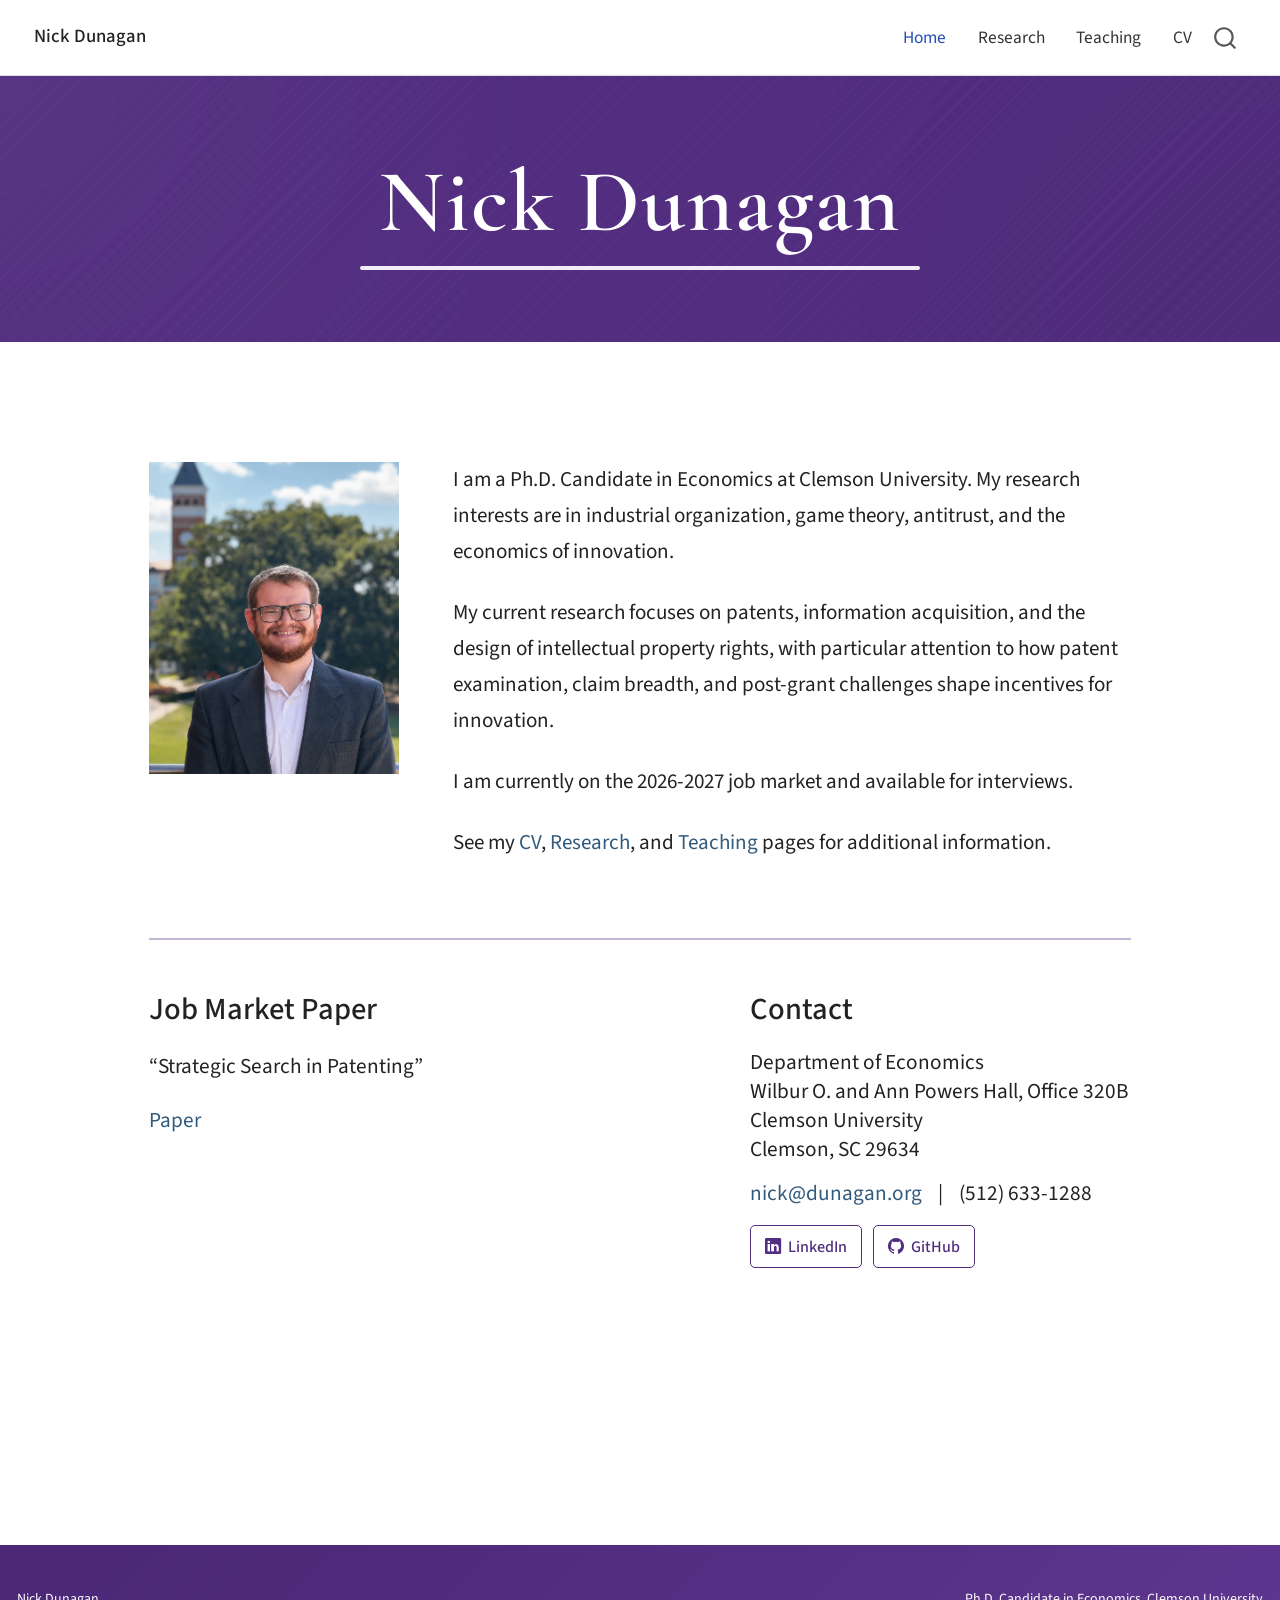
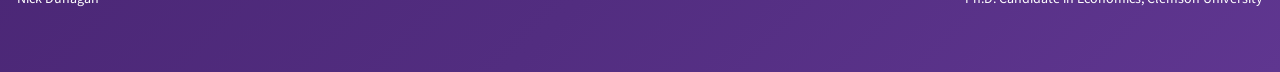
==== commit 078230e6: "Built site for gh-pages" ====
--- a/index.html
+++ b/index.html
@@ -37,6 +37,7 @@
 <script src="site_libs/quarto-search/fuse.min.js"></script>
 <script src="site_libs/quarto-search/quarto-search.js"></script>
 <meta name="quarto:offset" content="./">
+<link href="./images/favicon-512.png" rel="icon" type="image/png">
 <script src="site_libs/quarto-html/quarto.js" type="module"></script>
 <script src="site_libs/quarto-html/tabsets/tabsets.js" type="module"></script>
 <script src="site_libs/quarto-html/popper.min.js"></script>
@@ -132,7 +133,7 @@
 <span class="menu-text">Teaching</span></a>
   </li>  
   <li class="nav-item">
-    <a class="nav-link" href="./files/Dunagan_CV.pdf"> 
+    <a class="nav-link" href="./cv.html"> 
 <span class="menu-text">CV</span></a>
   </li>  
 </ul>
@@ -179,14 +180,14 @@
 <p>I am a Ph.D.&nbsp;Candidate in Economics at Clemson University. My research interests are in industrial organization, game theory, antitrust, and the economics of innovation.</p>
 <p>My current research focuses on patents, information acquisition, and the design of intellectual property rights, with particular attention to how patent examination, claim breadth, and post-grant challenges shape incentives for innovation.</p>
 <p>I am currently on the 2026-2027 job market and available for interviews.</p>
-<p>See my <a href="files/Dunagan_CV.pdf">CV</a>, <a href="./research.html">Research</a>, and <a href="./teaching.html">Teaching</a> pages for additional information.</p>
+<p>See my <a href="./cv.html">CV</a>, <a href="./research.html">Research</a>, and <a href="./teaching.html">Teaching</a> pages for additional information.</p>
 </div>
 </div>
 <div class="bottom-grid">
 <section id="job-market-paper" class="level2 bottom-column">
 <h2 class="anchored" data-anchor-id="job-market-paper">Job Market Paper</h2>
 <p>“Strategic Search in Patenting”</p>
-<p><a href="files/Dunagan_JMP.pdf">Paper</a> | <a href="files/Dunagan_JMP_Slides.pdf">Slides</a></p>
+<p><a href="files/Dunagan_JMP.pdf">Paper</a></p>
 </section>
 <section id="contact" class="level2 bottom-column">
 <h2 class="anchored" data-anchor-id="contact">Contact</h2>
--- a/styles.css
+++ b/styles.css
@@ -645,4 +645,118 @@
   background-color: #522D80;
   color: #FFFFFF;
   text-decoration: none;
+}
+
+/* CV page */
+.cv-page {
+  max-width: 1000px;
+  margin: 0 auto;
+}
+
+.cv-page iframe {
+  margin-top: 1rem;
+  display: block;
+}
+
+/* =========================================================
+   RESEARCH PAGE
+   ========================================================= */
+
+.paper-entry {
+  margin: 1.5rem 0 2rem 0;
+}
+
+.paper-title {
+  font-size: 1.15rem;
+  font-weight: 700;
+  margin-bottom: 0.25rem;
+}
+
+.paper-coauthors {
+  font-style: italic;
+  color: #666;
+  margin-bottom: 0.5rem;
+}
+
+
+/* Collapsible abstracts */
+
+.abstract-details {
+  border-left: 3px solid #522D80;
+  background: #f7f5f9;
+  border-radius: 4px;
+  margin: 0.65rem 0;
+  padding: 0.65rem 1rem;
+}
+
+.abstract-details summary {
+  cursor: pointer;
+  font-weight: 600;
+  color: #522D80;
+}
+
+.abstract-details summary:hover {
+  text-decoration: underline;
+}
+
+.abstract-details[open] summary {
+  margin-bottom: 0.6rem;
+}
+
+.abstract-details p:last-child {
+  margin-bottom: 0;
+}
+
+
+/* Research presentation list */
+
+.presentation-item {
+  padding: 0.7rem 0;
+  border-bottom: 1px solid #e5e5e5;
+}
+
+.presentation-item:last-child {
+  border-bottom: none;
+}
+
+.presentation-header {
+  display: flex;
+  justify-content: space-between;
+  align-items: baseline;
+  flex-wrap: wrap;
+  gap: 0.5rem;
+}
+
+.presentation-venue {
+  font-weight: 700;
+}
+
+.presentation-term {
+  color: #666;
+  font-size: 0.9rem;
+  white-space: nowrap;
+}
+
+.presentation-title {
+  font-style: italic;
+  margin: 0.15rem 0;
+}
+
+.presentation-location {
+  color: #666;
+  font-size: 0.9rem;
+}
+
+/* Purple download button */
+.purple-button {
+  background-color: #522D80;
+  color: #FFFFFF;
+  border: 1px solid #522D80;
+}
+
+.purple-button:hover,
+.purple-button:focus {
+  background-color: #3f2263;
+  color: #FFFFFF;
+  border-color: #3f2263;
 }
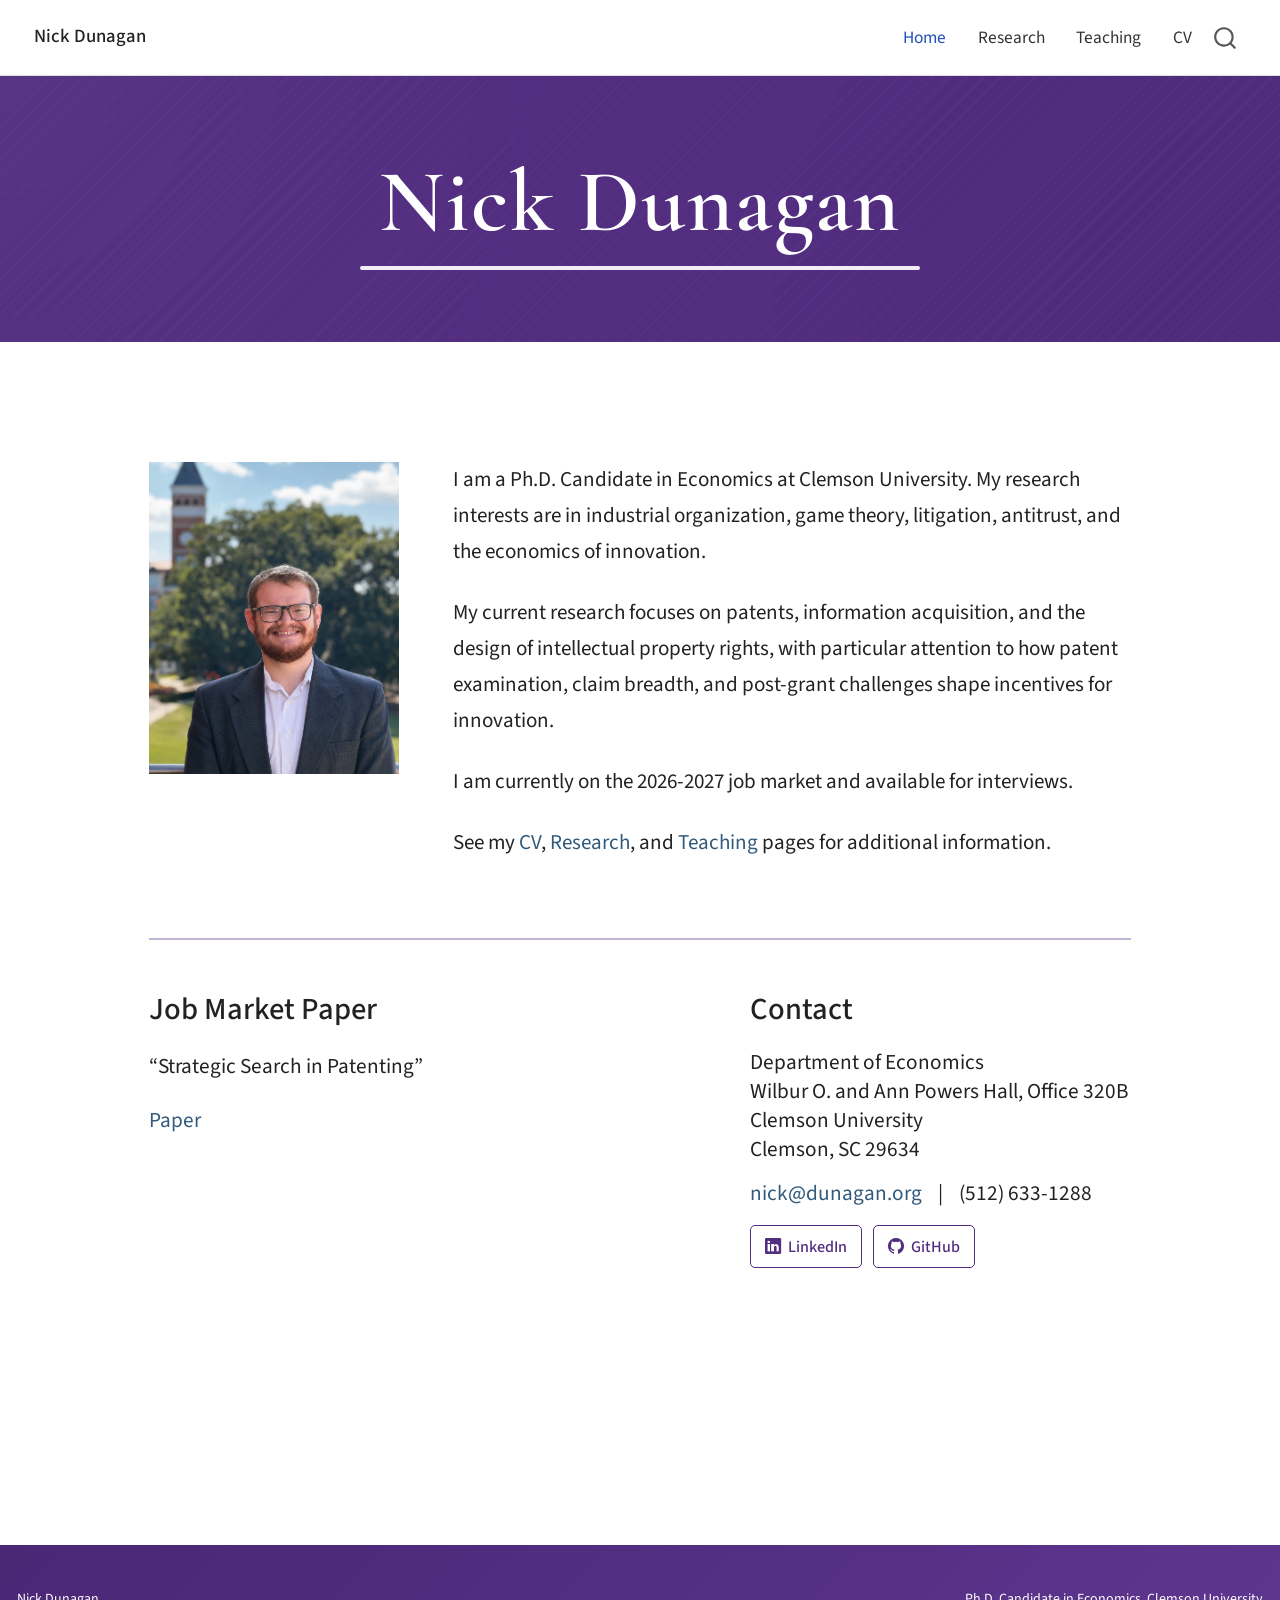
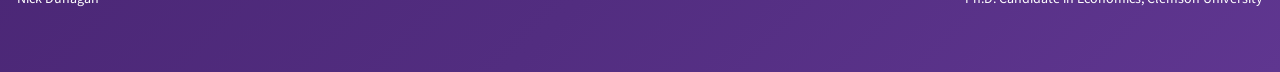
==== commit 28633688: "Built site for gh-pages" ====
--- a/index.html
+++ b/index.html
@@ -6,7 +6,7 @@
 
 <meta name="viewport" content="width=device-width, initial-scale=1.0, user-scalable=yes">
 
-<meta name="description" content="Nick Dunagan is an Economics Ph.D.&nbsp;Candidate at Clemson University specializing in industrial organization, game theory, antitrust, patents, and the economics of innovation.">
+<meta name="description" content="Nick Dunagan (Nicholas Dunagan) is an Economics Ph.D.&nbsp;Candidate at Clemson University specializing in industrial organization, game theory, antitrust, patents, and the economics of innovation.">
 
 <title>Nick Dunagan | Economics Ph.D.&nbsp;Candidate at Clemson University – Nick Dunagan</title>
 <style>
@@ -101,6 +101,7 @@
 <meta property="og:image:alt" content="Nick Dunagan, Economics Ph.D. Candidate at Clemson University">
 <meta property="og:image:height" content="1402">
 <meta property="og:image:width" content="1122">
+<link rel="canonical" href="https://nick.dunagan.org/">
 </head>
 
 <body class="nav-fixed quarto-light">
@@ -171,13 +172,52 @@
 
 
 
+<script type="application/ld+json">
+{
+  "@context": "https://schema.org",
+  "@graph": [
+    {
+      "@type": "WebSite",
+      "@id": "https://nick.dunagan.org/#website",
+      "url": "https://nick.dunagan.org/",
+      "name": "Nick Dunagan",
+      "alternateName": "nick.dunagan.org"
+    },
+    {
+      "@type": "ProfilePage",
+      "@id": "https://nick.dunagan.org/#profile",
+      "url": "https://nick.dunagan.org/",
+      "mainEntity": {
+        "@id": "https://nick.dunagan.org/#person"
+      }
+    },
+    {
+      "@type": "Person",
+      "@id": "https://nick.dunagan.org/#person",
+      "name": "Nicholas Dunagan",
+      "alternateName": "Nick Dunagan",
+      "url": "https://nick.dunagan.org/",
+      "image": "https://nick.dunagan.org/images/headshot.png",
+      "jobTitle": "Ph.D. Candidate in Economics",
+      "affiliation": {
+        "@type": "CollegeOrUniversity",
+        "name": "Clemson University"
+      },
+      "sameAs": [
+        "https://www.linkedin.com/in/nicholas-dunagan/",
+        "https://github.com/nddunagan"
+      ]
+    }
+  ]
+}
+</script>
 <div class="homepage">
 <div class="profile-grid">
 <div class="profile-photo">
 <p><img src="images/headshot.png" class="headshot img-fluid" alt="Nick Dunagan, Economics Ph.D. Candidate at Clemson University"></p>
 </div>
 <div class="profile-text">
-<p>I am a Ph.D.&nbsp;Candidate in Economics at Clemson University. My research interests are in industrial organization, game theory, antitrust, and the economics of innovation.</p>
+<p>I am a Ph.D.&nbsp;Candidate in Economics at Clemson University. My research interests are in industrial organization, game theory, litigation, antitrust, and the economics of innovation.</p>
 <p>My current research focuses on patents, information acquisition, and the design of intellectual property rights, with particular attention to how patent examination, claim breadth, and post-grant challenges shape incentives for innovation.</p>
 <p>I am currently on the 2026-2027 job market and available for interviews.</p>
 <p>See my <a href="./cv.html">CV</a>, <a href="./research.html">Research</a>, and <a href="./teaching.html">Teaching</a> pages for additional information.</p>
